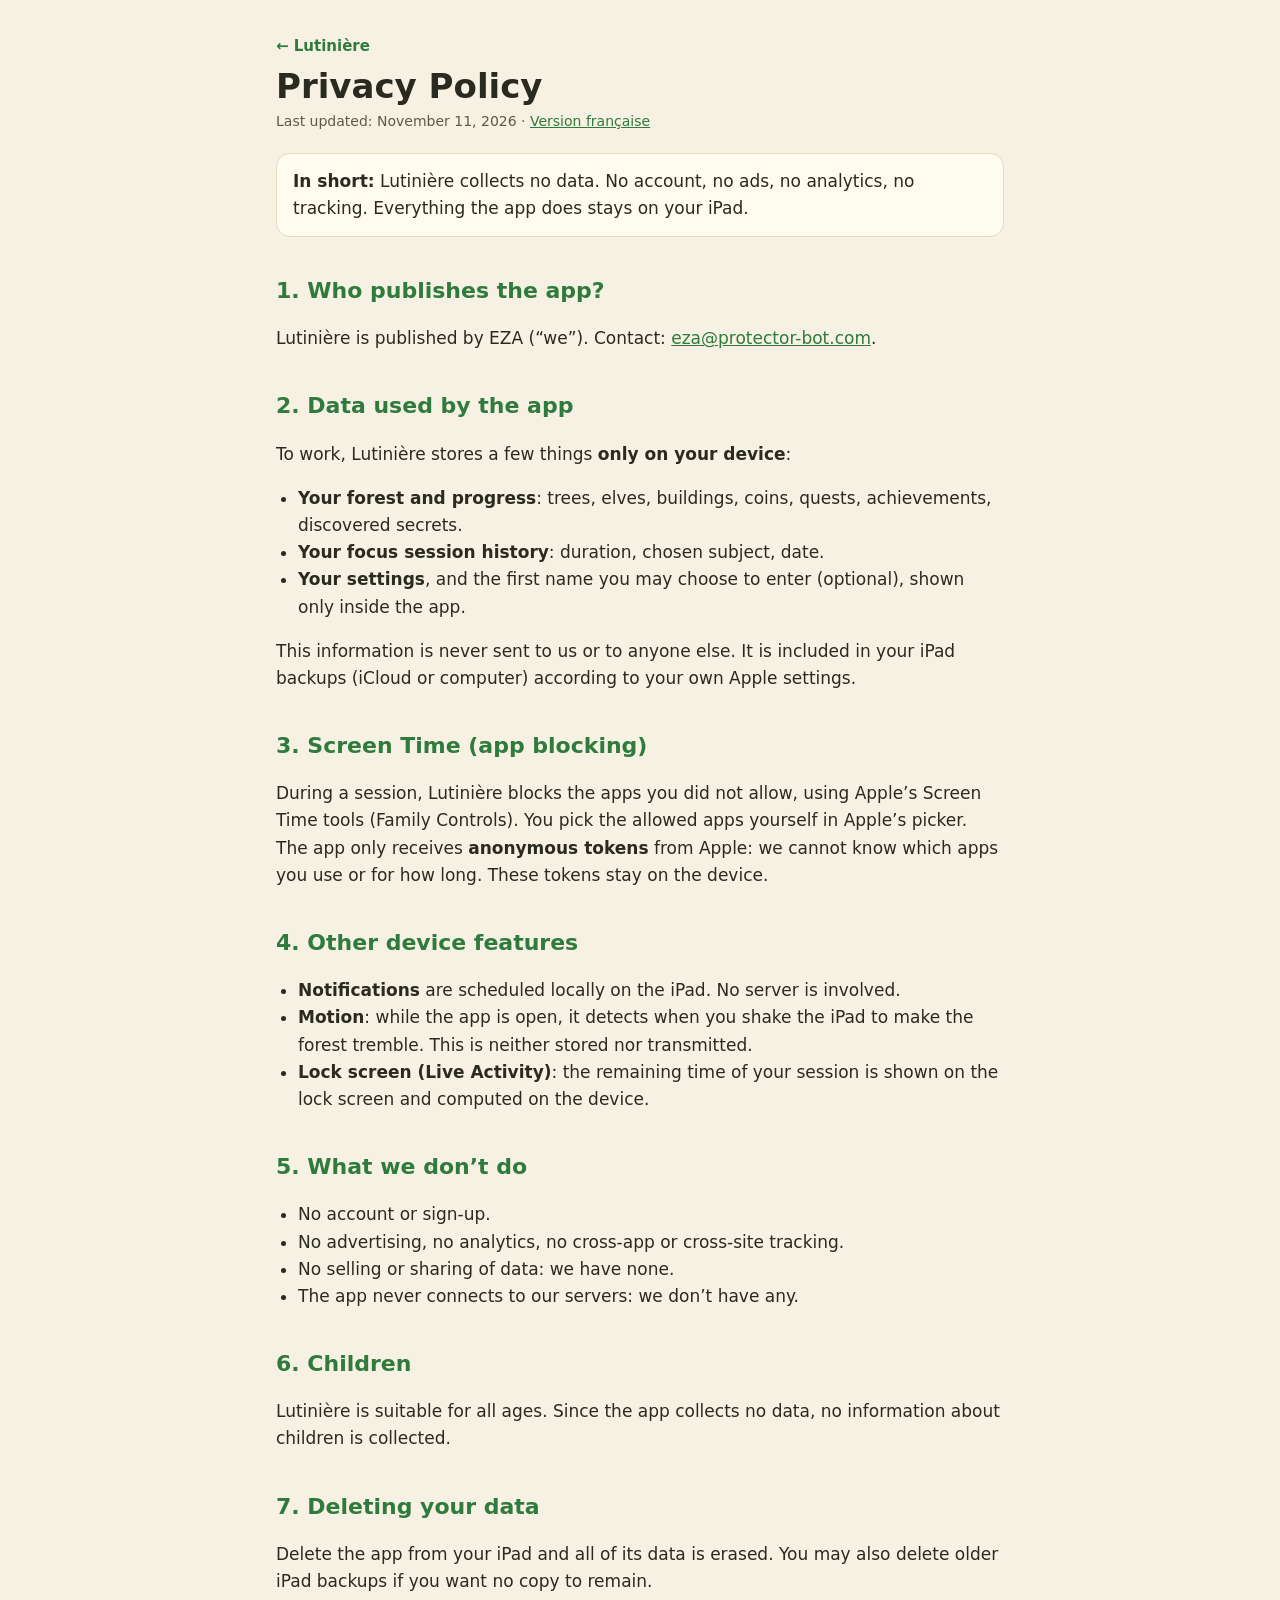
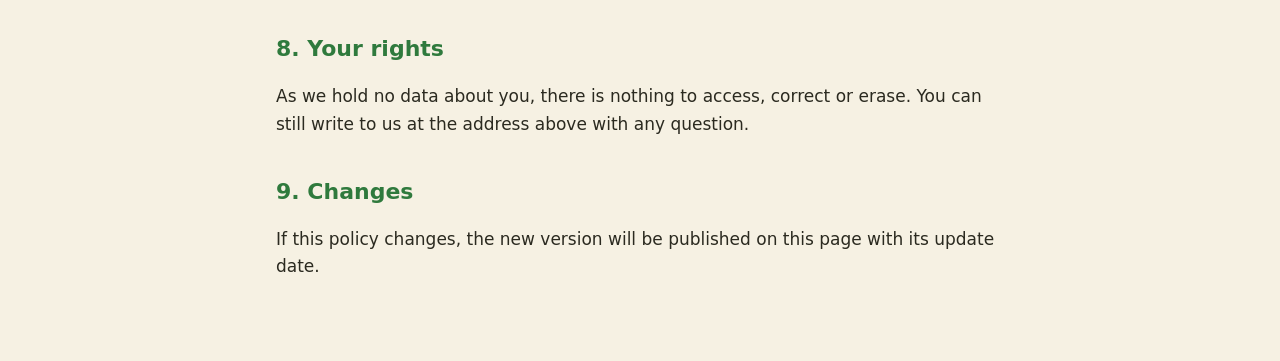
==== privacy.html @ a57accae "Site de Lutinière : accueil, assistance, confidentialité Co-Authored-By: Claude Opus 5.5 <noreply@an" ====
<!doctype html>
<html lang="en">
<head>
<meta charset="utf-8">
<meta name="viewport" content="width=device-width,initial-scale=1">
<title>Lutinière · Privacy Policy</title>
<link rel="stylesheet" href="style.css">
</head>
<body>
<main>
  <a class="back" href="index.html">← Lutinière</a>
  <h1>Privacy Policy</h1>
  <p class="date">Last updated: November 11, 2026 · <a href="confidentialite.html">Version française</a></p>

  <div class="box"><b>In short:</b> Lutinière collects no data. No account, no ads, no analytics, no tracking. Everything the app does stays on your iPad.</div>

  <h2>1. Who publishes the app?</h2>
  <p>Lutinière is published by EZA (“we”). Contact: <a href="mailto:eza@protector-bot.com">eza@protector-bot.com</a>.</p>

  <h2>2. Data used by the app</h2>
  <p>To work, Lutinière stores a few things <b>only on your device</b>:</p>
  <ul>
    <li><b>Your forest and progress</b>: trees, elves, buildings, coins, quests, achievements, discovered secrets.</li>
    <li><b>Your focus session history</b>: duration, chosen subject, date.</li>
    <li><b>Your settings</b>, and the first name you may choose to enter (optional), shown only inside the app.</li>
  </ul>
  <p>This information is never sent to us or to anyone else. It is included in your iPad backups (iCloud or computer) according to your own Apple settings.</p>

  <h2>3. Screen Time (app blocking)</h2>
  <p>During a session, Lutinière blocks the apps you did not allow, using Apple’s Screen Time tools (Family Controls). You pick the allowed apps yourself in Apple’s picker. The app only receives <b>anonymous tokens</b> from Apple: we cannot know which apps you use or for how long. These tokens stay on the device.</p>

  <h2>4. Other device features</h2>
  <ul>
    <li><b>Notifications</b> are scheduled locally on the iPad. No server is involved.</li>
    <li><b>Motion</b>: while the app is open, it detects when you shake the iPad to make the forest tremble. This is neither stored nor transmitted.</li>
    <li><b>Lock screen (Live Activity)</b>: the remaining time of your session is shown on the lock screen and computed on the device.</li>
  </ul>

  <h2>5. What we don’t do</h2>
  <ul>
    <li>No account or sign-up.</li>
    <li>No advertising, no analytics, no cross-app or cross-site tracking.</li>
    <li>No selling or sharing of data: we have none.</li>
    <li>The app never connects to our servers: we don’t have any.</li>
  </ul>

  <h2>6. Children</h2>
  <p>Lutinière is suitable for all ages. Since the app collects no data, no information about children is collected.</p>

  <h2>7. Deleting your data</h2>
  <p>Delete the app from your iPad and all of its data is erased. You may also delete older iPad backups if you want no copy to remain.</p>

  <h2>8. Your rights</h2>
  <p>As we hold no data about you, there is nothing to access, correct or erase. You can still write to us at the address above with any question.</p>

  <h2>9. Changes</h2>
  <p>If this policy changes, the new version will be published on this page with its update date.</p>
</main>
</body>
</html>
---- style.css ----
:root { --bg: #f6f1e3; --card: #fffbef; --ink: #2b2a20; --soft: #5c5a48; --green: #2f7a3d; --line: #e4dcc4; }
@media (prefers-color-scheme: dark) {
  :root { --bg: #16231a; --card: #1e3023; --ink: #f1ecd9; --soft: #b9c2a8; --green: #7fca7a; --line: #2e4733; }
}
* { box-sizing: border-box; }
body { margin: 0; background: var(--bg); color: var(--ink); font: 17px/1.6 -apple-system, "Segoe UI", system-ui, sans-serif; }
main { max-width: 760px; margin: 0 auto; padding: 32px 16px 64px; }
h1 { font-size: 34px; line-height: 1.15; margin: 8px 0 4px; }
h2 { font-size: 22px; margin: 36px 0 8px; color: var(--green); }
a { color: var(--green); }
ul { padding-left: 22px; }
.date { color: var(--soft); font-size: 14px; margin-top: 0; }
.back { text-decoration: none; font-weight: 600; font-size: 15px; }
.box { background: var(--card); border: 1px solid var(--line); border-radius: 14px; padding: 14px 16px; margin: 20px 0; }
.hero { text-align: center; padding: 24px 0 8px; }
.hero img { border-radius: 26px; box-shadow: 0 8px 24px rgba(0,0,0,.18); }
.lead { font-size: 19px; color: var(--soft); max-width: 560px; margin: 8px auto 0; }
.shot { display: block; width: 100%; max-width: 420px; margin: 28px auto; border-radius: 22px; box-shadow: 0 12px 32px rgba(0,0,0,.2); }
details { background: var(--card); border: 1px solid var(--line); border-radius: 12px; padding: 12px 16px; margin: 10px 0; }
summary { cursor: pointer; font-weight: 600; }
details p { margin: 10px 0 2px; color: var(--soft); }
footer { margin-top: 48px; padding-top: 16px; border-top: 1px solid var(--line); font-size: 15px; color: var(--soft); text-align: center; }
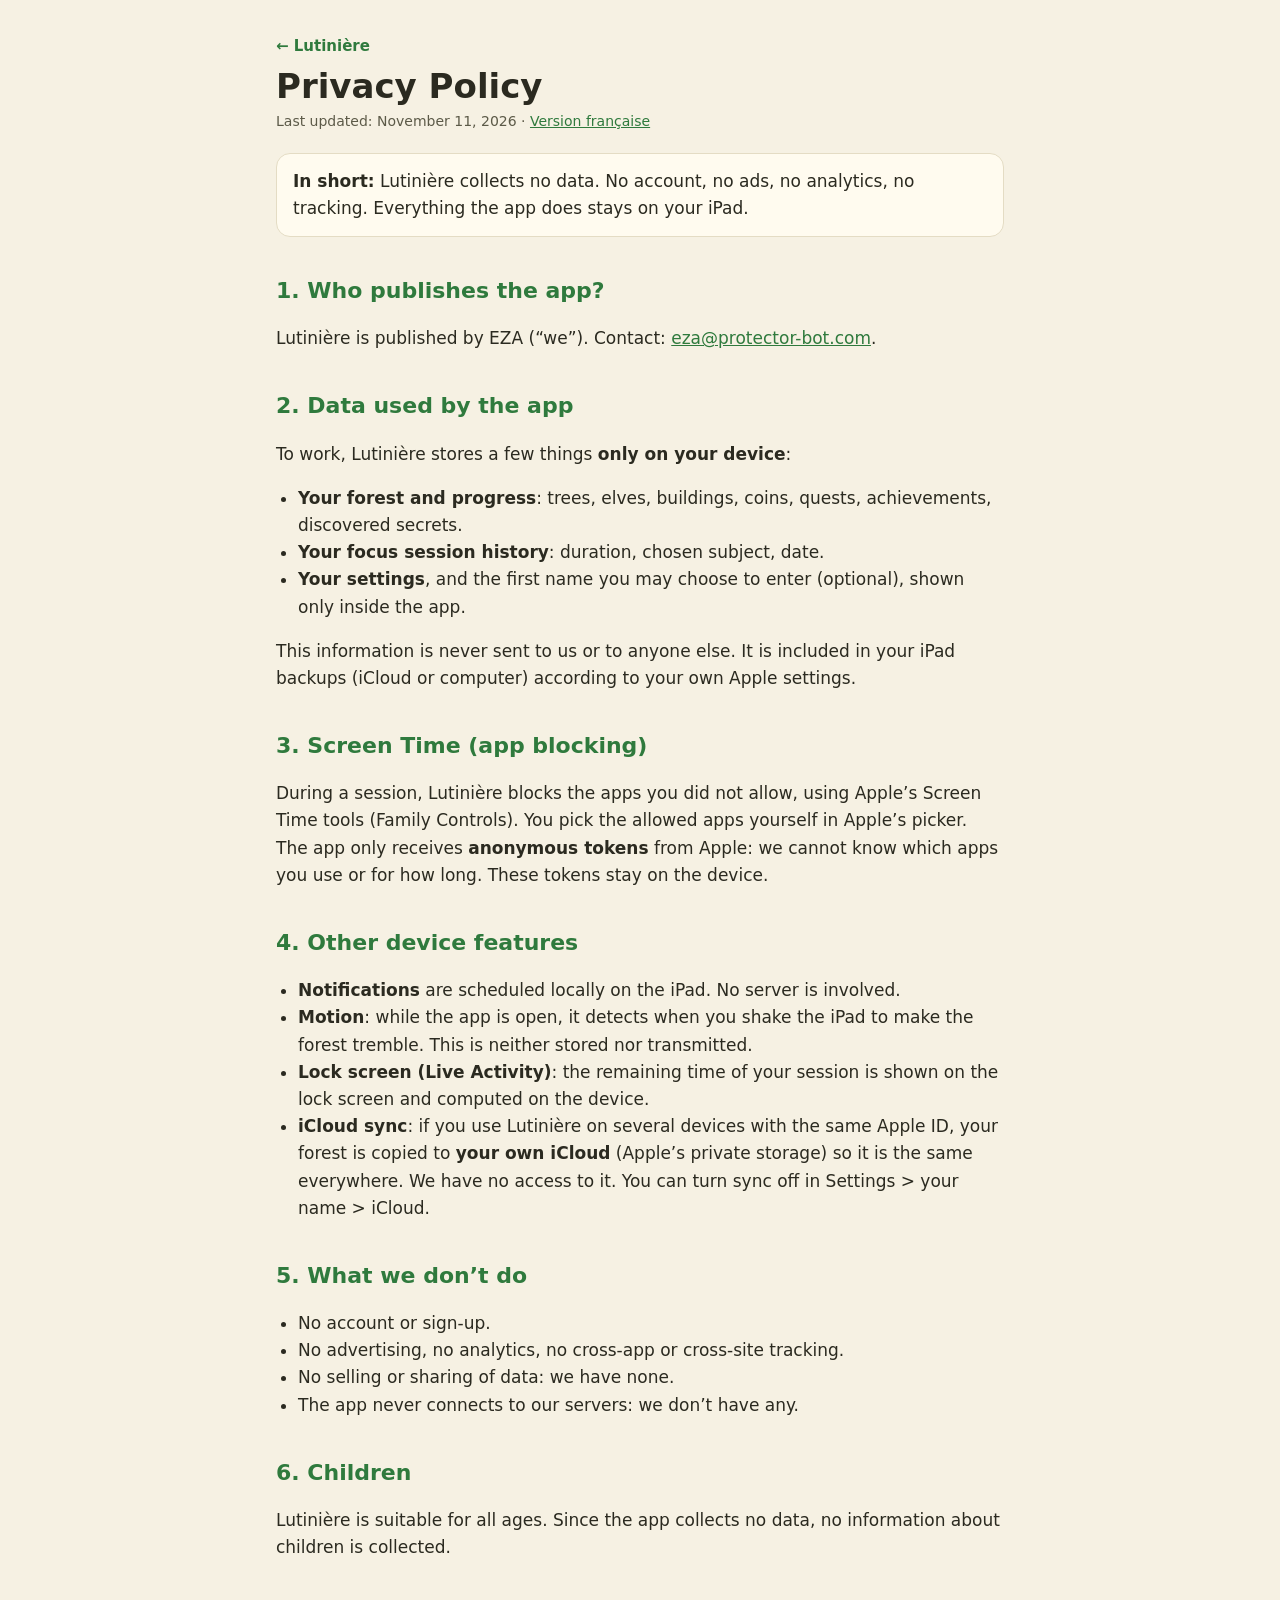
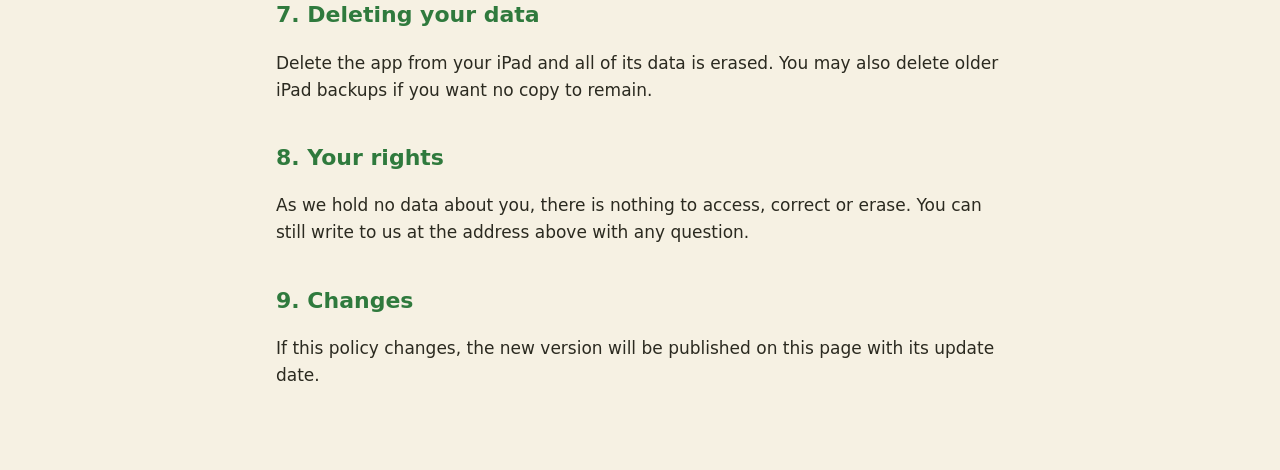
==== commit ffcc7e54: "Confidentialité : synchro iCloud de la forêt (1.5.0) Co-Authored-By: Claude Opus 5.5 <noreply@anthro" ====
--- a/privacy.html
+++ b/privacy.html
@@ -34,6 +34,7 @@
     <li><b>Notifications</b> are scheduled locally on the iPad. No server is involved.</li>
     <li><b>Motion</b>: while the app is open, it detects when you shake the iPad to make the forest tremble. This is neither stored nor transmitted.</li>
     <li><b>Lock screen (Live Activity)</b>: the remaining time of your session is shown on the lock screen and computed on the device.</li>
+    <li><b>iCloud sync</b>: if you use Lutinière on several devices with the same Apple ID, your forest is copied to <b>your own iCloud</b> (Apple’s private storage) so it is the same everywhere. We have no access to it. You can turn sync off in Settings &gt; your name &gt; iCloud.</li>
   </ul>
 
   <h2>5. What we don’t do</h2>
